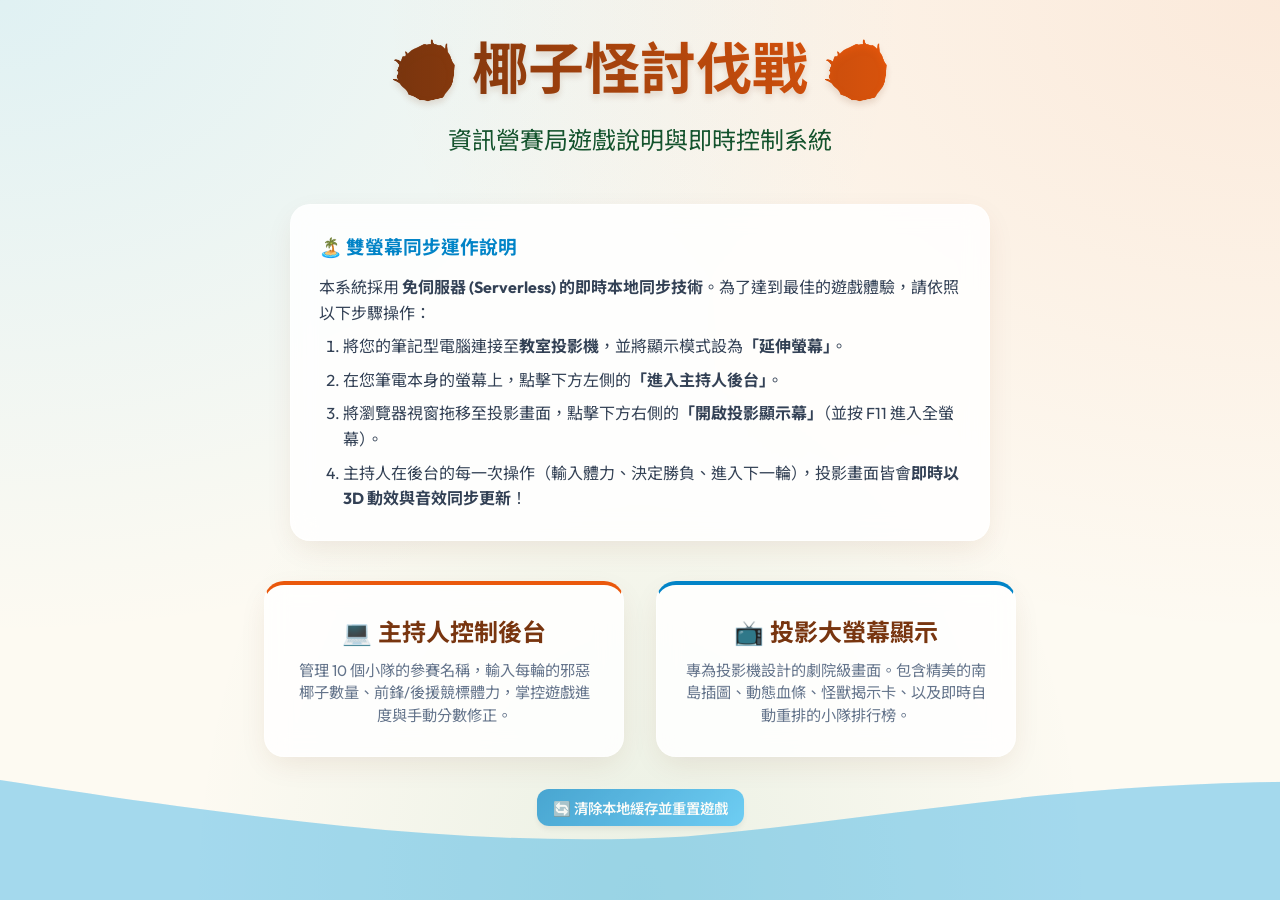
==== index.html @ 15063dfc "maybework" ====
<!DOCTYPE html>
<html lang="zh-TW">
<head>
    <meta charset="UTF-8">
    <meta name="viewport" content="width=device-width, initial-scale=1.0">
    <title>椰子怪討伐戰 — 遊戲入口門戶</title>
    <link rel="stylesheet" href="css/style.css">
</head>
<body>
    <div class="projector-bg-waves"></div>
    
    <div class="portal-container">
        <h1 class="portal-title sway-element">🥥 椰子怪討伐戰 🥥</h1>
        <p class="portal-subtitle">資訊營賽局遊戲說明與即時控制系統</p>
        
        <div class="glass-card" style="margin-bottom: 2.5rem; text-align: left; max-width: 700px; line-height: 1.6;">
            <h3 style="color: var(--ocean-dark); margin-bottom: 0.75rem;">🏝️ 雙螢幕同步運作說明</h3>
            <p>本系統採用 <strong>免伺服器 (Serverless) 的即時本地同步技術</strong>。為了達到最佳的遊戲體驗，請依照以下步驟操作：</p>
            <ol style="margin-left: 1.5rem; margin-top: 0.5rem; display: flex; flex-direction: column; gap: 0.5rem;">
                <li>將您的筆記型電腦連接至<strong>教室投影機</strong>，並將顯示模式設為<strong>「延伸螢幕」</strong>。</li>
                <li>在您筆電本身的螢幕上，點擊下方左側的<strong>「進入主持人後台」</strong>。</li>
                <li>將瀏覽器視窗拖移至投影畫面，點擊下方右側的<strong>「開啟投影顯示幕」</strong>（並按 F11 進入全螢幕）。</li>
                <li>主持人在後台的每一次操作（輸入體力、決定勝負、進入下一輪），投影畫面皆會<strong>即時以 3D 動效與音效同步更新</strong>！</li>
            </ol>
        </div>

        <div class="portal-buttons">
            <a href="host.html" class="glass-card portal-card" style="border-top: 4px solid var(--sunset-orange);">
                <h3>💻 主持人控制後台</h3>
                <p>管理 10 個小隊的參賽名稱，輸入每輪的邪惡椰子數量、前鋒/後援競標體力，掌控遊戲進度與手動分數修正。</p>
            </a>
            
            <a href="projector.html" target="_blank" class="glass-card portal-card" style="border-top: 4px solid var(--ocean-dark);">
                <h3>📺 投影大螢幕顯示</h3>
                <p>專為投影機設計的劇院級畫面。包含精美的南島插圖、動態血條、怪獸揭示卡、以及即時自動重排的小隊排行榜。</p>
            </a>
        </div>

        <div>
            <button class="btn btn-secondary" onclick="resetAllData()" style="font-size: 0.9rem; padding: 0.5rem 1rem; opacity: 0.7;">
                🔄 清除本地緩存並重置遊戲
            </button>
        </div>
    </div>

    <script>
        function resetAllData() {
            if (confirm("確定要重置所有遊戲數據嗎？這會清除所有小隊的得分與當前進度。")) {
                localStorage.removeItem("coconut_game_state");
                alert("數據已重置！");
            }
        }
    </script>
</body>
</html>
---- css/style.css ----
@import url('https://fonts.googleapis.com/css2?family=Fredoka:wght@300..700&family=Noto+Sans+TC:wght@300..900&family=Outfit:wght@100..900&display=swap');

:root {
    /* Color Palette */
    --sand-light: #fdfaf2;
    --sand-medium: #f8f1dc;
    --sand-dark: #eddcb4;
    --coconut-brown: #78350f;
    --coconut-leaf: #15803d;
    --coconut-leaf-dark: #14532d;
    --ocean-light: #e0f2fe;
    --ocean-medium: #38bdf8;
    --ocean-dark: #0284c7;
    --ocean-deep: #0c4a6e;
    --sunset-orange: #ea580c;
    --sunset-pink: #f43f5e;
    --sunset-yellow: #eab308;
    --danger-red: #ef4444;
    --success-green: #10b981;
    
    /* Layout & Shadow */
    --card-bg-light: rgba(255, 255, 255, 0.85);
    --card-bg-dark: rgba(15, 23, 42, 0.85);
    --card-border-light: rgba(255, 255, 255, 0.5);
    --card-border-dark: rgba(255, 255, 255, 0.1);
    --shadow-soft: 0 10px 30px -5px rgba(120, 53, 15, 0.1);
    --shadow-heavy: 0 20px 40px -10px rgba(12, 74, 110, 0.2);
    
    /* Fonts */
    --font-heading: 'Fredoka', 'Noto Sans TC', sans-serif;
    --font-body: 'Outfit', 'Noto Sans TC', sans-serif;
}

* {
    box-sizing: border-box;
    margin: 0;
    padding: 0;
}

body {
    font-family: var(--font-body);
    background-color: var(--sand-light);
    color: #334155;
    min-height: 100vh;
    overflow-x: hidden;
    background-image: 
        radial-gradient(at 0% 0%, rgba(56, 189, 248, 0.15) 0px, transparent 50%),
        radial-gradient(at 100% 0%, rgba(234, 88, 12, 0.1) 0px, transparent 50%),
        radial-gradient(at 50% 100%, rgba(21, 128, 61, 0.08) 0px, transparent 50%);
    background-attachment: fixed;
}

/* Scrollbar styling */
::-webkit-scrollbar {
    width: 8px;
}
::-webkit-scrollbar-track {
    background: var(--sand-light);
}
::-webkit-scrollbar-thumb {
    background: var(--sand-dark);
    border-radius: 4px;
}
::-webkit-scrollbar-thumb:hover {
    background: var(--coconut-brown);
}

/* Animations */
@keyframes sway {
    0%, 100% { transform: rotate(-3deg); }
    50% { transform: rotate(3deg); }
}

@keyframes float-slow {
    0%, 100% { transform: translateY(0px) rotate(0deg); }
    50% { transform: translateY(-10px) rotate(1deg); }
}

@keyframes waves {
    0% { transform: translateX(0) scaleY(1); }
    50% { transform: translateX(-25%) scaleY(1.05); }
    100% { transform: translateX(-50%) scaleY(1); }
}

@keyframes shake {
    0%, 100% { transform: translateX(0); }
    20%, 60% { transform: translateX(-8px) rotate(-1deg); }
    40%, 80% { transform: translateX(8px) rotate(1deg); }
}

@keyframes pulse-ring {
    0% { transform: scale(0.95); opacity: 0.8; }
    50% { transform: scale(1); opacity: 1; }
    100% { transform: scale(0.95); opacity: 0.8; }
}

@keyframes slide-in-up {
    from { transform: translateY(50px); opacity: 0; }
    to { transform: translateY(0); opacity: 1; }
}

@keyframes pop-in {
    0% { transform: scale(0.9); opacity: 0; }
    100% { transform: scale(1); opacity: 1; }
}

/* Decorative classes */
.sway-element {
    animation: sway 6s ease-in-out infinite;
    transform-origin: bottom center;
}

.float-element {
    animation: float-slow 8s ease-in-out infinite;
}

.shake-element {
    animation: shake 0.5s ease-in-out;
}

.pulse-element {
    animation: pulse-ring 2s ease-in-out infinite;
}

/* Layout Utilities */
.container {
    max-width: 1400px;
    margin: 0 auto;
    padding: 2rem;
}

/* Glassmorphism Card Style */
.glass-card {
    background: var(--card-bg-light);
    backdrop-filter: blur(12px);
    -webkit-backdrop-filter: blur(12px);
    border: 1px solid var(--card-border-light);
    border-radius: 20px;
    box-shadow: var(--shadow-soft);
    padding: 1.75rem;
    transition: all 0.3s cubic-bezier(0.4, 0, 0.2, 1);
}

.glass-card:hover {
    box-shadow: var(--shadow-heavy);
    transform: translateY(-2px);
}

/* Heading styles */
h1, h2, h3, h4, h5, h6 {
    font-family: var(--font-heading);
    color: var(--coconut-brown);
    font-weight: 700;
}

/* Ocean Wave Background Overlay for Projector */
.projector-bg-waves {
    position: fixed;
    bottom: 0;
    left: 0;
    width: 200%;
    height: 120px;
    background: url("data:image/svg+xml,%3Csvg xmlns='http://www.w3.org/2000/svg' viewBox='0 0 1200 120' preserveAspectRatio='none'%3E%3Cpath d='M321.39,56.44c58-10.79,114.16-30.13,172-41.86,82.39-16.72,168.19-17.73,250.45-.39C823.78,31,906.67,72,985.66,92.83c70.05,18.48,146.53,26.09,214.34,3V120H0V0C26.9,8.75,55.05,18,83.79,26.26,160.07,48.14,240.44,66.58,321.39,56.44Z' fill='%2338bdf8' opacity='0.3'/%3E%3Cpath d='M321.39,56.44c58-10.79,114.16-30.13,172-41.86,82.39-16.72,168.19-17.73,250.45-.39C823.78,31,906.67,72,985.66,92.83c70.05,18.48,146.53,26.09,214.34,3V120H0V0C26.9,8.75,55.05,18,83.79,26.26,160.07,48.14,240.44,66.58,321.39,56.44Z' fill='%230284c7' opacity='0.15'/%3E%3C/svg%3E") repeat-x;
    animation: waves 20s linear infinite;
    z-index: -1;
    pointer-events: none;
}

/* Custom Buttons */
.btn {
    display: inline-flex;
    align-items: center;
    justify-content: center;
    padding: 0.75rem 1.5rem;
    font-family: var(--font-heading);
    font-weight: 600;
    font-size: 1.1rem;
    border-radius: 12px;
    border: none;
    cursor: pointer;
    transition: all 0.2s ease;
    box-shadow: 0 4px 6px -1px rgba(0, 0, 0, 0.1);
}

.btn-primary {
    background: linear-gradient(135deg, var(--sunset-orange), var(--sunset-pink));
    color: white;
}
.btn-primary:hover {
    background: linear-gradient(135deg, #d946ef, var(--sunset-orange));
    transform: scale(1.03);
}

.btn-secondary {
    background: linear-gradient(135deg, var(--ocean-dark), var(--ocean-medium));
    color: white;
}
.btn-secondary:hover {
    background: linear-gradient(135deg, var(--ocean-deep), var(--ocean-dark));
    transform: scale(1.03);
}

.btn-success {
    background: linear-gradient(135deg, var(--success-green), #059669);
    color: white;
}
.btn-success:hover {
    background: linear-gradient(135deg, #059669, #064e3b);
    transform: scale(1.03);
}

.btn-accent {
    background: linear-gradient(135deg, var(--sunset-yellow), var(--sunset-orange));
    color: var(--coconut-brown);
}
.btn-accent:hover {
    transform: scale(1.03);
}

.btn:active {
    transform: scale(0.98);
}

.btn:disabled {
    background: #cbd5e1;
    color: #94a3b8;
    cursor: not-allowed;
    transform: none;
    box-shadow: none;
}

/* Form Styles */
.form-group {
    margin-bottom: 1.25rem;
}

.form-label {
    display: block;
    margin-bottom: 0.5rem;
    font-family: var(--font-heading);
    color: var(--coconut-brown);
    font-weight: 600;
    font-size: 1rem;
}

.form-input {
    width: 100%;
    padding: 0.75rem 1rem;
    border: 2px solid var(--sand-dark);
    background-color: rgba(255, 255, 255, 0.9);
    border-radius: 10px;
    font-family: var(--font-body);
    font-size: 1rem;
    outline: none;
    transition: border-color 0.2s ease;
}

.form-input:focus {
    border-color: var(--ocean-dark);
}

/* Welcome Page Layout */
.portal-container {
    display: flex;
    flex-direction: column;
    align-items: center;
    justify-content: center;
    min-height: 85vh;
    text-align: center;
    max-width: 800px;
    margin: 0 auto;
    padding: 1.5rem;
}

.portal-title {
    font-size: 3.5rem;
    text-shadow: 0 4px 6px rgba(120, 53, 15, 0.15);
    margin-bottom: 1rem;
    background: linear-gradient(to right, var(--coconut-brown), var(--sunset-orange));
    -webkit-background-clip: text;
    -webkit-text-fill-color: transparent;
}

.portal-subtitle {
    font-size: 1.5rem;
    color: var(--coconut-leaf-dark);
    margin-bottom: 3rem;
}

.portal-buttons {
    display: grid;
    grid-template-columns: 1fr 1fr;
    gap: 2rem;
    width: 100%;
    margin-bottom: 2rem;
}

@media (max-width: 600px) {
    .portal-buttons {
        grid-template-columns: 1fr;
    }
}

.portal-card {
    cursor: pointer;
    text-decoration: none;
}

.portal-card h3 {
    margin-bottom: 0.75rem;
    font-size: 1.5rem;
}

.portal-card p {
    font-size: 0.95rem;
    line-height: 1.5;
    color: #64748b;
}

/* Scoreboard/Leaderboard Styles */
.leaderboard-container {
    display: flex;
    flex-direction: column;
    gap: 0.75rem;
    position: relative;
}

.leaderboard-item {
    display: grid;
    grid-template-columns: 50px 1fr 100px 120px;
    align-items: center;
    padding: 0.75rem 1.25rem;
    border-radius: 12px;
    background: rgba(255, 255, 255, 0.7);
    border: 1px solid rgba(255, 255, 255, 0.5);
    box-shadow: 0 4px 6px -1px rgba(0, 0, 0, 0.05);
    transition: all 0.5s cubic-bezier(0.4, 0, 0.2, 1);
}

.leaderboard-item.rank-1 {
    background: linear-gradient(to right, rgba(254, 240, 138, 0.8), rgba(253, 224, 71, 0.4));
    border-color: rgba(234, 179, 8, 0.5);
}

.leaderboard-item.rank-2 {
    background: linear-gradient(to right, rgba(241, 245, 249, 0.8), rgba(226, 232, 240, 0.4));
    border-color: rgba(148, 163, 184, 0.5);
}

.leaderboard-item.rank-3 {
    background: linear-gradient(to right, rgba(254, 215, 170, 0.8), rgba(253, 186, 116, 0.4));
    border-color: rgba(249, 115, 22, 0.5);
}

.rank-badge {
    display: flex;
    align-items: center;
    justify-content: center;
    width: 32px;
    height: 32px;
    border-radius: 50%;
    background: var(--sand-dark);
    color: var(--coconut-brown);
    font-family: var(--font-heading);
    font-weight: 700;
}

.rank-1 .rank-badge {
    background: var(--sunset-yellow);
    color: #854d0e;
    box-shadow: 0 0 10px rgba(234, 179, 8, 0.5);
}
.rank-2 .rank-badge {
    background: #cbd5e1;
    color: #334155;
}
.rank-3 .rank-badge {
    background: #fdba74;
    color: #7c2d12;
}

.team-name {
    font-weight: 600;
    font-size: 1.15rem;
}

.team-score {
    font-family: var(--font-heading);
    font-size: 1.4rem;
    font-weight: 700;
    color: var(--sunset-orange);
    text-align: right;
    display: flex;
    align-items: center;
    justify-content: flex-end;
    gap: 0.25rem;
}

.score-diff {
    font-size: 0.9rem;
    font-weight: 600;
    color: var(--success-green);
}

.team-stamina {
    text-align: right;
}

.stamina-bar-outer {
    height: 8px;
    background: #e2e8f0;
    border-radius: 4px;
    overflow: hidden;
    margin-top: 4px;
}

.stamina-bar-inner {
    height: 100%;
    background: var(--ocean-dark);
    transition: width 0.5s ease-out;
}

.stamina-text {
    font-size: 0.85rem;
    font-weight: 600;
    color: var(--ocean-deep);
}

/* Monster Card */
.monster-card {
    position: relative;
    border-radius: 24px;
    overflow: hidden;
    background: white;
    box-shadow: var(--shadow-heavy);
    animation: pop-in 0.6s cubic-bezier(0.34, 1.56, 0.64, 1);
}

.monster-image-container {
    position: relative;
    width: 100%;
    height: 320px;
    background: linear-gradient(to bottom, var(--ocean-light), var(--sand-medium));
    display: flex;
    align-items: center;
    justify-content: center;
    overflow: hidden;
}

.monster-image {
    max-width: 100%;
    max-height: 100%;
    object-fit: contain;
    transition: transform 0.3s ease;
}

.monster-card:hover .monster-image {
    transform: scale(1.05);
}

.monster-ribbon {
    position: absolute;
    top: 20px;
    right: -35px;
    background: var(--sunset-orange);
    color: white;
    font-family: var(--font-heading);
    padding: 0.5rem 3rem;
    transform: rotate(45deg);
    font-weight: 700;
    box-shadow: 0 2px 4px rgba(0,0,0,0.1);
    z-index: 10;
}

.monster-content {
    padding: 1.5rem;
}

.monster-title-row {
    display: flex;
    justify-content: space-between;
    align-items: flex-end;
    margin-bottom: 0.75rem;
}

.monster-name {
    font-size: 1.8rem;
    font-weight: 800;
}

.monster-hp-numeric {
    font-family: var(--font-heading);
    font-size: 1.4rem;
    color: var(--danger-red);
    font-weight: 700;
}

.monster-desc {
    font-size: 0.95rem;
    color: #64748b;
    line-height: 1.5;
    margin-bottom: 1.25rem;
}

.hp-bar-container {
    height: 24px;
    background: #f1f5f9;
    border-radius: 12px;
    border: 2px solid var(--sand-dark);
    overflow: hidden;
    position: relative;
    box-shadow: inset 0 2px 4px rgba(0,0,0,0.05);
}

.hp-bar-fill {
    height: 100%;
    background: linear-gradient(to right, var(--danger-red), var(--sunset-orange));
    width: 100%;
    transition: width 0.8s cubic-bezier(0.4, 0, 0.2, 1);
}

.hp-bar-text {
    position: absolute;
    top: 50%;
    left: 50%;
    transform: translate(-50%, -50%);
    font-family: var(--font-heading);
    font-size: 0.95rem;
    font-weight: 700;
    color: var(--coconut-brown);
    text-shadow: 0 1px 2px rgba(255,255,255,0.8);
}

/* Battle Overlay / Log */
.battle-logs {
    height: 200px;
    overflow-y: auto;
    background: rgba(15, 23, 42, 0.05);
    border-radius: 12px;
    padding: 1rem;
    font-family: monospace;
    font-size: 0.9rem;
    border: 1px solid var(--sand-dark);
}

.log-entry {
    margin-bottom: 0.5rem;
    line-height: 1.4;
    padding-bottom: 0.5rem;
    border-bottom: 1px dashed rgba(0,0,0,0.05);
}

.log-entry.success { color: var(--success-green); font-weight: 600; }
.log-entry.fail { color: var(--danger-red); font-weight: 600; }
.log-entry.system { color: var(--coconut-brown); }
.log-entry.battle { color: var(--ocean-deep); }

/* Host Grid Layout */
.host-layout {
    display: grid;
    grid-template-columns: 1fr 400px;
    gap: 2rem;
}

@media (max-width: 1024px) {
    .host-layout {
        grid-template-columns: 1fr;
    }
}

.host-card-title {
    display: flex;
    justify-content: space-between;
    align-items: center;
    border-bottom: 2px solid var(--sand-medium);
    padding-bottom: 0.75rem;
    margin-bottom: 1.5rem;
}

.host-section {
    margin-bottom: 2rem;
}

/* Team Input Table Styles */
.team-table {
    width: 100%;
    border-collapse: collapse;
    margin-bottom: 1.5rem;
}

.team-table th {
    text-align: left;
    padding: 0.75rem;
    background-color: var(--sand-medium);
    font-family: var(--font-heading);
    color: var(--coconut-brown);
}

.team-table td {
    padding: 0.75rem;
    border-bottom: 1px solid var(--sand-dark);
    vertical-align: middle;
}

/* Spinner Wheels */
.wheel-container {
    display: flex;
    flex-direction: column;
    align-items: center;
    gap: 1.5rem;
    margin: 2rem 0;
}

.roulette-wrapper {
    position: relative;
    width: 250px;
    height: 250px;
    border-radius: 50%;
    border: 10px solid var(--coconut-brown);
    box-shadow: var(--shadow-heavy);
    overflow: hidden;
    transition: transform 4s cubic-bezier(0.15, 0.85, 0.35, 1.02);
}

.wheel-pointer {
    position: absolute;
    top: -15px;
    left: 50%;
    transform: translateX(-50%);
    width: 0;
    height: 0;
    border-left: 20px solid transparent;
    border-right: 20px solid transparent;
    border-top: 30px solid var(--sunset-orange);
    filter: drop-shadow(0 2px 4px rgba(0,0,0,0.2));
    z-index: 20;
}

/* Projector Screen Layout */
.projector-layout {
    display: grid;
    grid-template-columns: 1fr 450px;
    gap: 3rem;
    height: 90vh;
}

@media (max-width: 900px) {
    .projector-layout {
        grid-template-columns: 1fr;
        height: auto;
    }
}

.battle-arena {
    display: flex;
    flex-direction: column;
    justify-content: center;
    align-items: center;
    gap: 2rem;
}

/* Confetti effect container */
#confetti-canvas {
    position: fixed;
    top: 0;
    left: 0;
    width: 100vw;
    height: 100vh;
    pointer-events: none;
    z-index: 100;
}

/* Float damage text animation */
.damage-number {
    position: absolute;
    font-family: var(--font-heading);
    font-size: 3rem;
    font-weight: 900;
    color: var(--danger-red);
    text-shadow: 0 4px 10px rgba(0,0,0,0.3), 0 0 20px rgba(239, 68, 68, 0.8);
    pointer-events: none;
    animation: float-damage 1.2s ease-out forwards;
    z-index: 50;
}

@keyframes float-damage {
    0% { transform: translate(-50%, -50%) scale(0.5); opacity: 0; }
    20% { transform: translate(-50%, -80%) scale(1.2); opacity: 1; }
    80% { transform: translate(-50%, -150%) scale(1.0); opacity: 1; }
    100% { transform: translate(-50%, -200%) scale(0.8); opacity: 0; }
}

/* Phase Header */
.phase-header-badge {
    background: var(--ocean-dark);
    color: white;
    padding: 0.35rem 0.85rem;
    border-radius: 9999px;
    font-size: 0.9rem;
    font-family: var(--font-heading);
    font-weight: 600;
}

/* Podium Styles */
.podium-container {
    display: flex;
    justify-content: center;
    align-items: flex-end;
    gap: 1.5rem;
    height: 300px;
    margin-top: 3rem;
    margin-bottom: 2rem;
}

.podium-place {
    display: flex;
    flex-direction: column;
    align-items: center;
    width: 130px;
    animation: slide-in-up 0.8s cubic-bezier(0.16, 1, 0.3, 1) forwards;
}

.podium-block {
    width: 100%;
    border-radius: 12px 12px 0 0;
    display: flex;
    flex-direction: column;
    align-items: center;
    justify-content: center;
    color: white;
    font-family: var(--font-heading);
    box-shadow: var(--shadow-heavy);
}

.podium-team-name {
    font-weight: 700;
    font-size: 1.2rem;
    margin-bottom: 0.5rem;
    text-align: center;
    width: 100%;
    overflow: hidden;
    text-overflow: ellipsis;
    white-space: nowrap;
    color: var(--coconut-brown);
}

.podium-team-score {
    font-size: 1.1rem;
    font-weight: 600;
    color: var(--sunset-orange);
    margin-bottom: 0.5rem;
}

.podium-1st { order: 2; }
.podium-1st .podium-block {
    height: 180px;
    background: linear-gradient(to top, #ca8a04, #fde047);
    border: 3px solid #eab308;
}
.podium-1st .podium-num { font-size: 4rem; text-shadow: 0 2px 4px rgba(0,0,0,0.2); }

.podium-2nd { order: 1; }
.podium-2nd .podium-block {
    height: 130px;
    background: linear-gradient(to top, #475569, #cbd5e1);
    border: 3px solid #94a3b8;
}
.podium-2nd .podium-num { font-size: 3rem; }

.podium-3rd { order: 3; }
.podium-3rd .podium-block {
    height: 90px;
    background: linear-gradient(to top, #9a3412, #fdba74);
    border: 3px solid #f97316;
}
.podium-3rd .podium-num { font-size: 2.5rem; }

.podium-num {
    font-weight: 800;
}

/* Modal and Overlays */
.spinner-modal {
    position: fixed;
    top: 0;
    left: 0;
    width: 100vw;
    height: 100vh;
    background: rgba(0,0,0,0.6);
    display: flex;
    justify-content: center;
    align-items: center;
    z-index: 100;
    backdrop-filter: blur(4px);
}

.spinner-content {
    background: var(--sand-light);
    border: 5px solid var(--sand-dark);
    border-radius: 24px;
    padding: 2.5rem;
    width: 350px;
    text-align: center;
    box-shadow: var(--shadow-heavy);
}
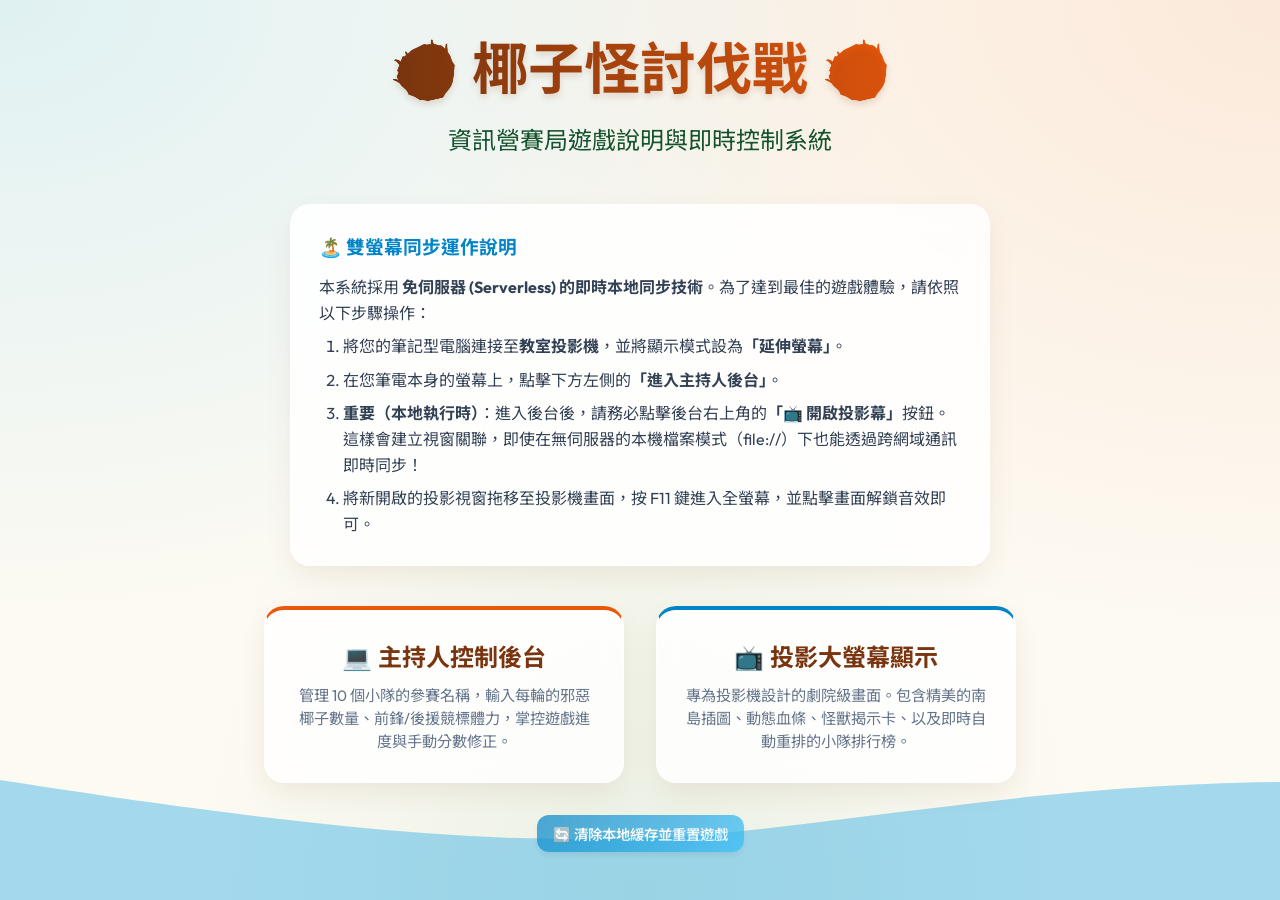
==== commit 88504f92: "maybework" ====
--- a/index.html
+++ b/index.html
@@ -19,8 +19,8 @@
             <ol style="margin-left: 1.5rem; margin-top: 0.5rem; display: flex; flex-direction: column; gap: 0.5rem;">
                 <li>將您的筆記型電腦連接至<strong>教室投影機</strong>，並將顯示模式設為<strong>「延伸螢幕」</strong>。</li>
                 <li>在您筆電本身的螢幕上，點擊下方左側的<strong>「進入主持人後台」</strong>。</li>
-                <li>將瀏覽器視窗拖移至投影畫面，點擊下方右側的<strong>「開啟投影顯示幕」</strong>（並按 F11 進入全螢幕）。</li>
-                <li>主持人在後台的每一次操作（輸入體力、決定勝負、進入下一輪），投影畫面皆會<strong>即時以 3D 動效與音效同步更新</strong>！</li>
+                <li><strong>重要（本地執行時）</strong>：進入後台後，請務必點擊後台右上角的<strong>「📺 開啟投影幕」</strong>按鈕。這樣會建立視窗關聯，即使在無伺服器的本機檔案模式（file://）下也能透過跨網域通訊即時同步！</li>
+                <li>將新開啟的投影視窗拖移至投影機畫面，按 F11 鍵進入全螢幕，並點擊畫面解鎖音效即可。</li>
             </ol>
         </div>
 
